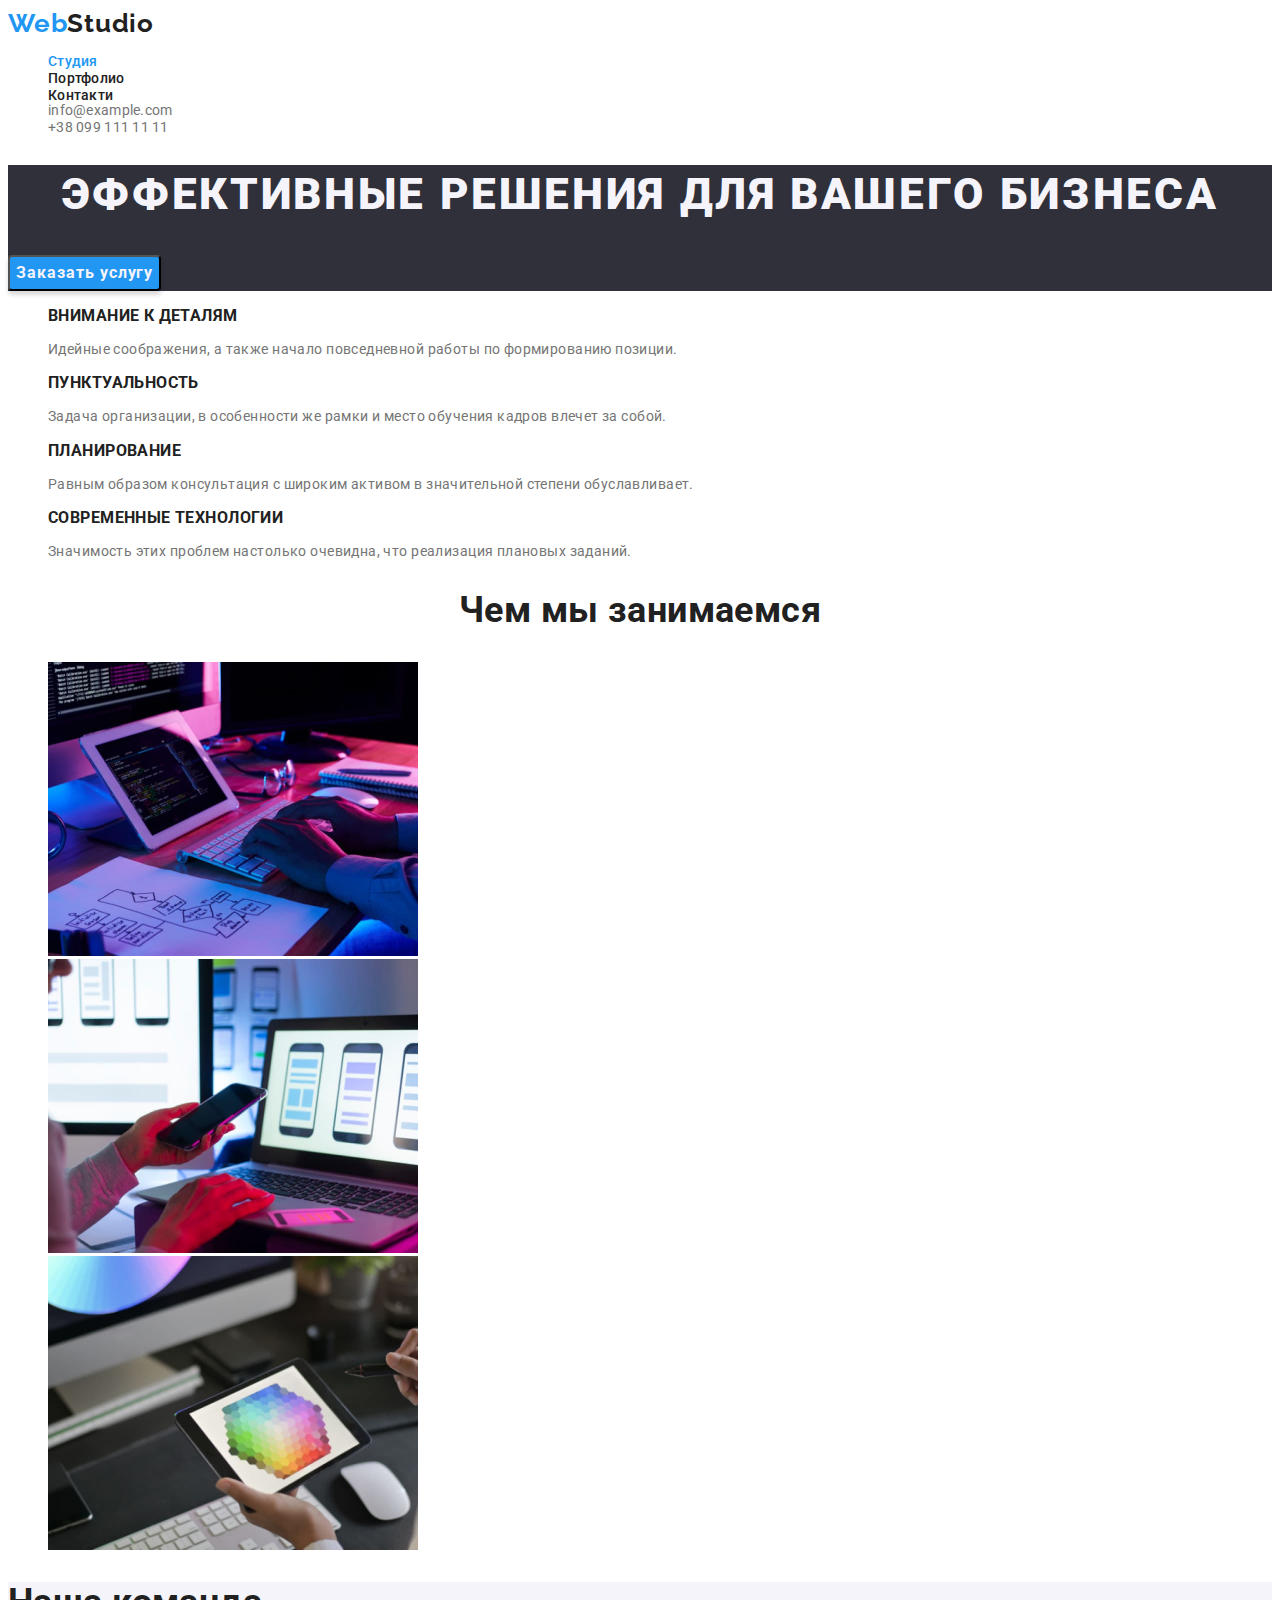
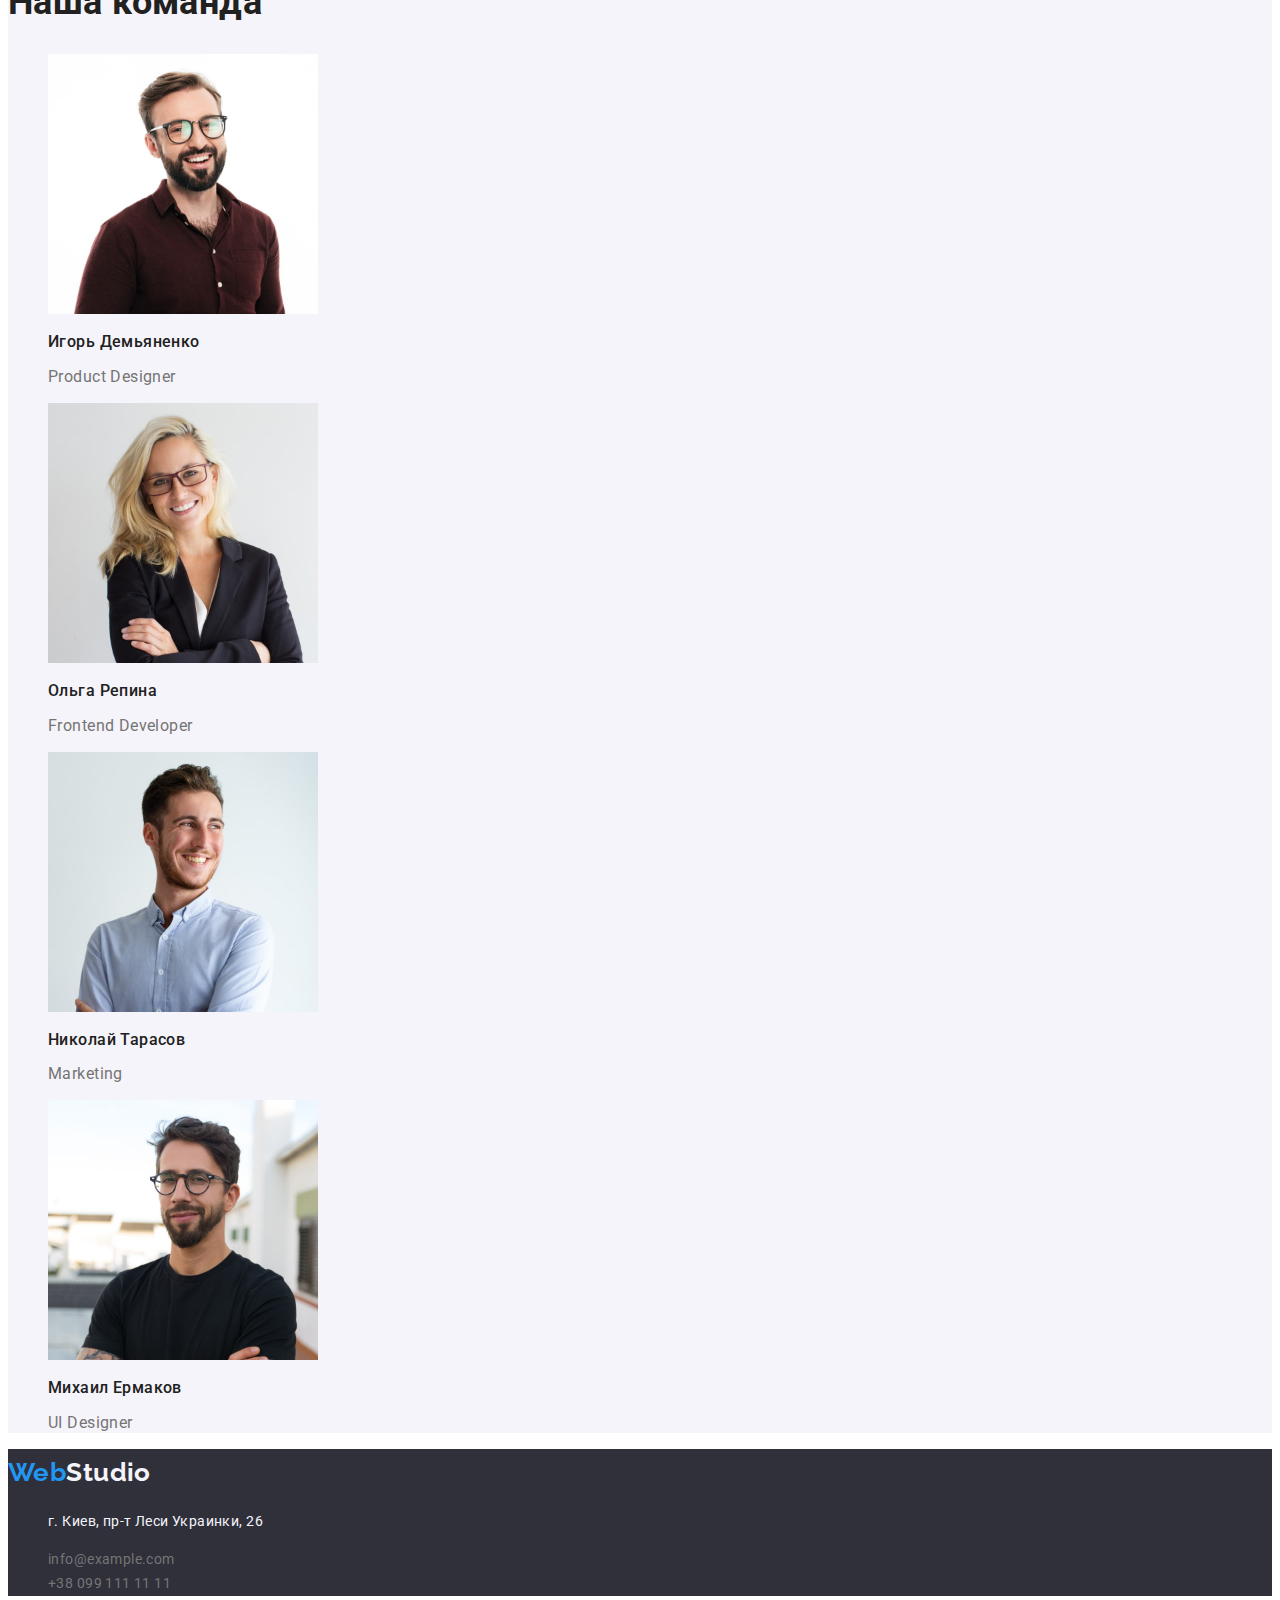
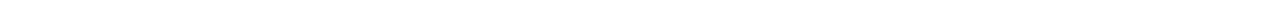
==== index.html @ 45d27a9b "commit" ====
<!DOCTYPE html>
<html lang="ru">
<head>
    <meta charset="UTF-8">
    <meta http-equiv="X-UA-Compatible" content="IE=edge">
    <meta name="viewport" content="width=device-width, initial-scale=1.0">
    <link rel="preconnect" href="https://fonts.googleapis.com">
    <link rel="preconnect" href="https://fonts.gstatic.com" crossorigin>
    <link href="https://fonts.googleapis.com/css2?family=Raleway:wght@700&family=Roboto:wght@400;500;700;900&display=swap" rel="stylesheet">
    <link rel="stylesheet" href="./css/styles.css" />
    <title>WebStudio</title>
</head>
<body>
    <header class="header">
        <nav class="header-nav">
            <a class="header-logo link" href="#">Web<span class="header-logo-s">Studio</span></a>
            <ul class="header-menu list">
                <li><a class="header-item link a current" href="./index.html">Студия</a></li>
                <li><a class="header-item link a" href="./portfolio.html">Портфолио</a></li>
                <li><a class="header-item link a" href="#">Контакти</a></li>
            </ul>
        </nav>
        <ul class="header-cont list">
            <li><a class="header-mail link a" href="mailto:info@example.com">info@example.com</a></li>
            <li><a class="header-tel link" href="tel:+380991111111">+38 099 111 11 11</a></li>
        </ul>
    </header>
    <main>
        <section class="heading">
            <h1 class="main-title">Эффективные решения для вашего бизнеса</h1>
            <button class="main-btn" type="button">Заказать услугу</button>
        </section>
        <section class="benefits">
            <h2 class="visually-hidden">Переваги</h2>
            <ul class="benefits-list list">
                <li class="benefits-item">
                    <h3 class="benefits-item-title">Внимание к деталям</h3>
                    <p class="benefits-item-p">Идейные соображения, а также начало повседневной работы по формированию позиции.</p>
                </li class="benefits-item">
                <li>
                    <h3 class="benefits-item-title">Пунктуальность</h3>
                    <p class="benefits-item-p">Задача организации, в особенности же рамки и место обучения кадров влечет за собой.</p>
                </li class="benefits-item">
                <li>
                    <h3 class="benefits-item-title">Планирование</h3>
                    <p class="benefits-item-p">Равным образом консультация с широким активом в значительной степени обуславливает.</p>
                </li>
                <li class="benefits-item">
                    <h3 class="benefits-item-title">Современные технологии</h3>
                    <p class="benefits-item-p">Значимость этих проблем настолько очевидна, что реализация плановых заданий.</p>
                </li>
            </ul>
        </section>
        <section class="work">
            <h2 class="title-work">Чем мы занимаемся</h2>
            <ul class="work-list list">
                <li class="work-item"><img src="./images/image1.jpg" alt="ноутбук" width="370"></li>
                <li class="work-item"><img src="./images/image2.jpg" alt="ще один ноутбук" width="370"></li>
                <li class="work-item"><img src="./images/image3.jpg" alt="планшет" width="370"></li>
            </ul>
        </section>
        <section class="team">
            <h2 class="team-title">Наша команда</h2>
            <ul class="team-list list">
                <li>
                    <img src="./images/image4.jpg" alt="Игорь Демьяненко" width="270">
                    <h3 class="team-list-item">Игорь Демьяненко</h3>
                    <p class="team-list-text">Product Designer</p>
                </li>
                <li>
                    <img src="./images/image5.jpg" alt="Ольга Репина" width="270">
                    <h3 class="team-list-item">Ольга Репина</h3>
                    <p class="team-list-text">Frontend Developer</p>
                </li>
                <li>
                    <img src="./images/image6.jpg" alt="Николай Тарасов" width="270">
                    <h3 class="team-list-item">Николай Тарасов</h3>
                    <p class="team-list-text">Marketing</p>
                </li>
                <li>
                    <img src="./images/image7.jpg" alt="Михаил Ермаков" width="270">
                    <h3 class="team-list-item">Михаил Ермаков</h3>
                    <p class="team-list-text">UI Designer</p>
                </li>
            </ul>
        </section>
    </main>
    <footer class="footer">
        <a class="footer-logo link" href="#">Web<span class="footer-logo-s">Studio</span></a>
        <address class="address">
            <ul class="address-list list">
                <li><p class="address-item ">г. Киев, пр-т Леси Украинки, 26</p></li>
                <li><a class="address-mail link" href="mailto:info@example.com">info@example.com</a></li>
                <li><a class="address-tel link" href="tel:+380991111111">+38 099 111 11 11</a></li>
            </ul>
        </address>
    </footer>
</body>
</html>
---- css/styles.css ----
:root {
  --general-color: #212121;
  --hover-color: #2196f3;
  --background-color: #f5f4fa;
  --address-color: #757575;
  --main-background-color: #2f303a;
  --main-btn-backgroung-color: #188ce8;
}

body {
  font-family: "Roboto", sans-serif;
  color: var(--general-color);
  font-size: 14px;
  letter-spacing: 0.03em;
}

.link {
  text-decoration: none;
}

.list {
  list-style-type: none;
}

.a {
  text-decoration: none;
  color: var(--general-color);
}

.current {
  color: var(--hover-color);
}

.visually-hidden {
  position: absolute;
  width: 1px;
  height: 1px;
  margin: -1px;
  border: 0;
  padding: 0;

  white-space: nowrap;
  clip-path: inset(100%);
  clip: rect(0 0 0 0);
  overflow: hidden;
}

/* Header */
.header-nav {
  width: 1600px;
  height: 80px;
  left: 0px;
  top: 0px;
}

.header-logo {
  font-family: "Raleway";
  font-style: normal;
  font-weight: 700;
  font-size: 26px;
  line-height: 1.19;
  letter-spacing: 0.03em;
  color: var(--hover-color);
}

.header-logo-s {
  color: var(--general-color);
}

.header-menu .current {
  font-weight: 500;
  line-height: 1.14;
  letter-spacing: 0.02em;
}

.header-item {
  font-weight: 500;
  line-height: 1.14;
  letter-spacing: 0.02em;
}

.header-item:hover,
.header-item:focus {
  color: var(--hover-color);
}

.header-mail {
  line-height: 1.14;
  letter-spacing: 0.02em;
  color: var(--address-color);
}

.header-mail:hover,
.header-mail:focus {
  color: var(--hover-color);
}

.header-tel {
  line-height: 1.14;
  letter-spacing: 0.02em;
  color: var(--address-color);
}

/* main */

.heading {
  background: var(--main-background-color);
}

.main-title {
  font-weight: 900;
  font-size: 44px;
  line-height: 1.36;
  text-align: center;
  letter-spacing: 0.06em;
  text-transform: uppercase;
  color: var(--background-color);
}

.main-btn {
  background: var(--hover-color);
  box-shadow: 0px 4px 4px rgba(0, 0, 0, 0.15);
  border-radius: 4px;
  color: var(--background-color);
  cursor: pointer;
  font-family: inherit;
  font-weight: 700;
  font-size: 16px;
  line-height: 1.87;
  letter-spacing: 0.06em;
}

.main-btn:hover,
.main-btn:focus {
  background-color: var(--main-btn-backgroung-color);
}

/* hero */

.benefits-item-title {
  font-weight: 700;
  line-height: 1.14;
  text-transform: uppercase;
}

.benefits-item-p {
  line-height: 1.14;
  color: var(--address-color);
}

/* Work */

.title-work {
  font-weight: 700;
  font-size: 36px;
  line-height: 1.16;
  text-align: center;
}

/* Team */

.team {
  background: var(--background-color);
}

.team-title {
  font-weight: 700;
  font-size: 36px;
  line-height: 1.16;
}

.team-list-item {
  font-weight: 500;
  font-size: 16px;
  line-height: 1.18;
  color: var(--general-color);
}

.team-list-text {
  font-size: 16px;
  line-height: 1.18;
  color: var(--address-color);
}

/* Footer */

.footer {
  background: var(--main-background-color);
}

.footer-logo {
  font-family: "Raleway";
  font-weight: 700;
  font-size: 26px;
  line-height: 1.82;
  color: var(--hover-color);
}

.footer-logo-s {
  color: var(--background-color);
}

.address-item {
  font-style: normal;
  line-height: 1.71;
  color: var(--background-color);
}

.address-mail {
  font-style: normal;
  line-height: 1.71;
  color: var(--address-color);
}

.address-tel {
  font-style: normal;
  line-height: 1.71;
  color: var(--address-color);
}

/* Portfolio */

.main-btn-item {
  font-family: inherit;
  font-style: normal;
  font-weight: 500;
  font-size: 16px;
  line-height: 1.62;
  text-align: center;
  background: var(--background-color);
  border-radius: 4px;
  cursor: pointer;
}

.main-btn-item:hover {
  background-color: var(--hover-color);
  color: var(--background-color);
}

.main-btn-item:focus {
  background-color: var(--hover-color);
  color: var(--background-color);
}

.port-title {
  font-weight: 700;
  font-size: 18px;
  line-height: 2;
  letter-spacing: 0.06em;
}

.port-text {
  font-weight: 400;
  font-size: 16px;
  line-height: 1.87;
  color: var(--address-color);
}
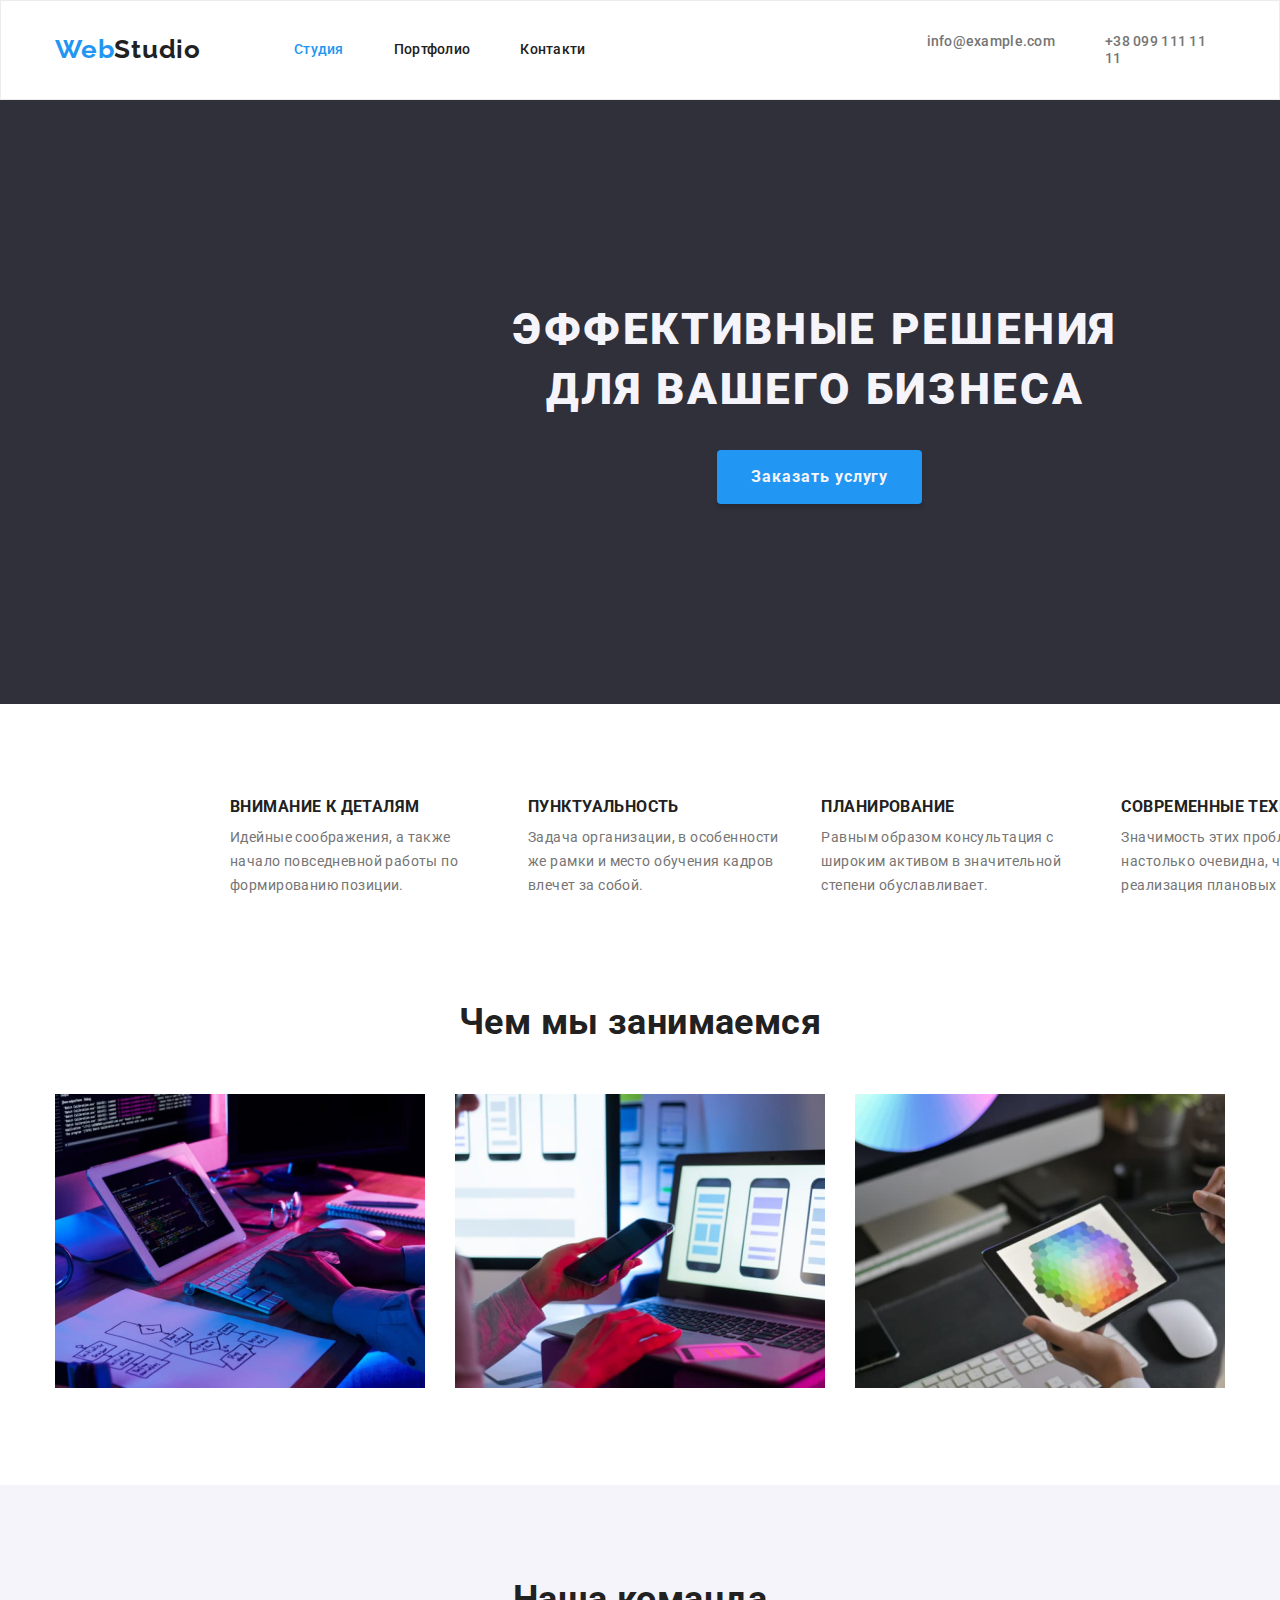
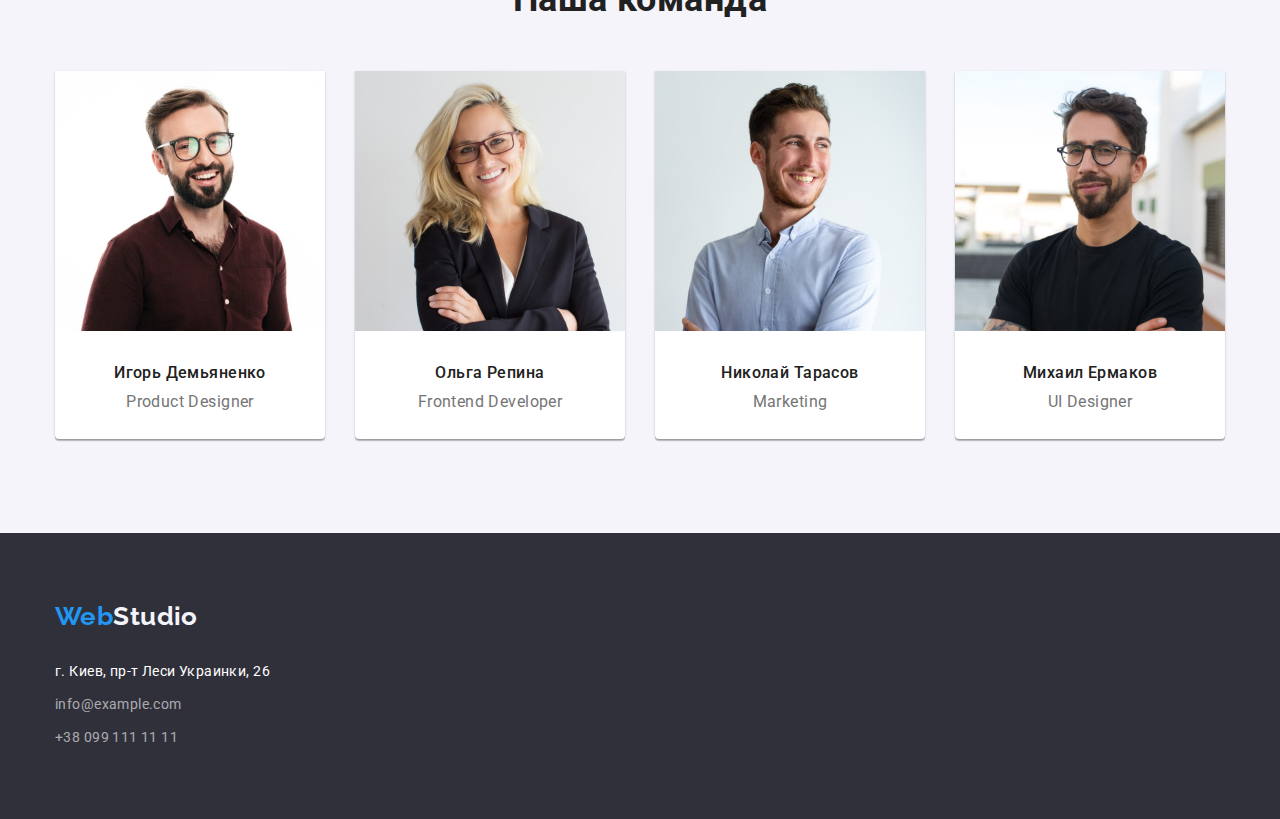
==== commit c2533f8b: "commit" ====
--- a/index.html
+++ b/index.html
@@ -1,19 +1,24 @@
 <!DOCTYPE html>
 <html lang="ru">
-<head>
-    <meta charset="UTF-8">
-    <meta http-equiv="X-UA-Compatible" content="IE=edge">
-    <meta name="viewport" content="width=device-width, initial-scale=1.0">
-    <link rel="preconnect" href="https://fonts.googleapis.com">
-    <link rel="preconnect" href="https://fonts.gstatic.com" crossorigin>
-    <link href="https://fonts.googleapis.com/css2?family=Raleway:wght@700&family=Roboto:wght@400;500;700;900&display=swap" rel="stylesheet">
+  <head>
+    <meta charset="UTF-8" />
+    <meta http-equiv="X-UA-Compatible" content="IE=edge" />
+    <meta name="viewport" content="width=device-width, initial-scale=1.0" />
+    <link rel="stylesheet" href="./css/modern-normalize.css" />
+    <link rel="preconnect" href="https://fonts.googleapis.com" />
+    <link rel="preconnect" href="https://fonts.gstatic.com" crossorigin />
+    <link
+      href="https://fonts.googleapis.com/css2?family=Raleway:wght@700&family=Roboto:wght@400;500;700;900&display=swap"
+      rel="stylesheet"
+    />
     <link rel="stylesheet" href="./css/styles.css" />
     <title>WebStudio</title>
-</head>
-<body>
+  </head>
+  <body>
     <header class="header">
+      <div class="container">
+        <a class="header-logo link" href="./index.html">Web<span class="header-logo-s">Studio</span></a>
         <nav class="header-nav">
-            <a class="header-logo link" href="#">Web<span class="header-logo-s">Studio</span></a>
             <ul class="header-menu list">
                 <li><a class="header-item link a current" href="./index.html">Студия</a></li>
                 <li><a class="header-item link a" href="./portfolio.html">Портфолио</a></li>
@@ -24,76 +29,111 @@
             <li><a class="header-mail link a" href="mailto:info@example.com">info@example.com</a></li>
             <li><a class="header-tel link" href="tel:+380991111111">+38 099 111 11 11</a></li>
         </ul>
+      </div>
     </header>
     <main>
-        <section class="heading">
-            <h1 class="main-title">Эффективные решения для вашего бизнеса</h1>
-            <button class="main-btn" type="button">Заказать услугу</button>
-        </section>
-        <section class="benefits">
-            <h2 class="visually-hidden">Переваги</h2>
-            <ul class="benefits-list list">
-                <li class="benefits-item">
-                    <h3 class="benefits-item-title">Внимание к деталям</h3>
-                    <p class="benefits-item-p">Идейные соображения, а также начало повседневной работы по формированию позиции.</p>
-                </li class="benefits-item">
-                <li>
-                    <h3 class="benefits-item-title">Пунктуальность</h3>
-                    <p class="benefits-item-p">Задача организации, в особенности же рамки и место обучения кадров влечет за собой.</p>
-                </li class="benefits-item">
-                <li>
-                    <h3 class="benefits-item-title">Планирование</h3>
-                    <p class="benefits-item-p">Равным образом консультация с широким активом в значительной степени обуславливает.</p>
-                </li>
-                <li class="benefits-item">
-                    <h3 class="benefits-item-title">Современные технологии</h3>
-                    <p class="benefits-item-p">Значимость этих проблем настолько очевидна, что реализация плановых заданий.</p>
-                </li>
-            </ul>
-        </section>
-        <section class="work">
-            <h2 class="title-work">Чем мы занимаемся</h2>
-            <ul class="work-list list">
-                <li class="work-item"><img src="./images/image1.jpg" alt="ноутбук" width="370"></li>
-                <li class="work-item"><img src="./images/image2.jpg" alt="ще один ноутбук" width="370"></li>
-                <li class="work-item"><img src="./images/image3.jpg" alt="планшет" width="370"></li>
-            </ul>
-        </section>
-        <section class="team">
-            <h2 class="team-title">Наша команда</h2>
-            <ul class="team-list list">
-                <li>
-                    <img src="./images/image4.jpg" alt="Игорь Демьяненко" width="270">
-                    <h3 class="team-list-item">Игорь Демьяненко</h3>
-                    <p class="team-list-text">Product Designer</p>
-                </li>
-                <li>
-                    <img src="./images/image5.jpg" alt="Ольга Репина" width="270">
-                    <h3 class="team-list-item">Ольга Репина</h3>
-                    <p class="team-list-text">Frontend Developer</p>
-                </li>
-                <li>
-                    <img src="./images/image6.jpg" alt="Николай Тарасов" width="270">
-                    <h3 class="team-list-item">Николай Тарасов</h3>
-                    <p class="team-list-text">Marketing</p>
-                </li>
-                <li>
-                    <img src="./images/image7.jpg" alt="Михаил Ермаков" width="270">
-                    <h3 class="team-list-item">Михаил Ермаков</h3>
-                    <p class="team-list-text">UI Designer</p>
-                </li>
-            </ul>
-        </section>
+      <section class="hero">
+        <div class="container">
+          <h1 class="hero-title">Эффективные решения для вашего бизнеса</h1>
+          <button class="hero-btn" type="button">Заказать услугу</button>
+        </div>
+      </section>
+      <section class="benefits">
+        <div class="container">
+          <h2 class="visually-hidden">Переваги</h2>
+          <ul class="benefits-list list">
+            <li class="benefits-item">
+              <h3 class="benefits-item-title">Внимание к деталям</h3>
+              <p class="benefits-item-p">
+                Идейные соображения, а также начало повседневной работы по
+                формированию позиции.
+              </p>
+            </li>
+            <li class="benefits-item">
+              <h3 class="benefits-item-title">Пунктуальность</h3>
+              <p class="benefits-item-p">
+                Задача организации, в особенности же рамки и место обучения
+                кадров влечет за собой.
+              </p>
+            </li>
+            <li class="benefits-item">
+              <h3 class="benefits-item-title">Планирование</h3>
+              <p class="benefits-item-p">
+                Равным образом консультация с широким активом в значительной
+                степени обуславливает.
+              </p>
+            </li>
+            <li class="benefits-item">
+              <h3 class="benefits-item-title">Современные технологии</h3>
+              <p class="benefits-item-p">
+                Значимость этих проблем настолько очевидна, что реализация
+                плановых заданий.
+              </p>
+            </li>
+          </ul>
+        </div>
+      </section>
+      <section class="work">
+        <div class="container">
+          <h2 class="title-work">Чем мы занимаемся</h2>
+          <ul class="work-list list">
+            <li class="work-item">
+              <img src="./images/image1.jpg" alt="ноутбук" width="370" />
+            </li>
+            <li class="work-item">
+              <img src="./images/image2.jpg" alt="ще один ноутбук" width="370"/>
+            </li>
+            <li class="work-item">
+              <img src="./images/image3.jpg" alt="планшет" width="370" />
+            </li>
+          </ul>
+        </div>
+      </section>
+      <section class="team">
+        <div class="container">
+          <h2 class="team-title">Наша команда</h2>
+          <ul class="team-list list">
+            <li class="team-list-item">
+              <img src="./images/image4.jpg" alt="Игорь Демьяненко" width="270"/>
+              <h3 class="team-list-title">Игорь Демьяненко</h3>
+              <p class="team-list-text">Product Designer</p>
+            </li>
+            <li class="team-list-item">
+              <img src="./images/image5.jpg" alt="Ольга Репина" width="270"/>
+              <h3 class="team-list-title">Ольга Репина</h3>
+              <p class="team-list-text">Frontend Developer</p>
+            </li>
+            <li class="team-list-item">
+              <img src="./images/image6.jpg" alt="Николай Тарасов" width="270"/>
+              <h3 class="team-list-title">Николай Тарасов</h3>
+              <p class="team-list-text">Marketing</p>
+            </li>
+            <li class="team-list-item">
+              <img src="./images/image7.jpg" alt="Михаил Ермаков" width="270"/>
+              <h3 class="team-list-title">Михаил Ермаков</h3>
+              <p class="team-list-text">UI Designer</p>
+            </li>
+          </ul>
+        </div>
+      </section>
     </main>
     <footer class="footer">
+      <div class="container">
         <a class="footer-logo link" href="#">Web<span class="footer-logo-s">Studio</span></a>
         <address class="address">
-            <ul class="address-list list">
-                <li><p class="address-item ">г. Киев, пр-т Леси Украинки, 26</p></li>
-                <li><a class="address-mail link" href="mailto:info@example.com">info@example.com</a></li>
-                <li><a class="address-tel link" href="tel:+380991111111">+38 099 111 11 11</a></li>
-            </ul>
+          <ul class="address-list list">
+            <li class="address-item">
+                <p class="address-real">г. Киев, пр-т Леси Украинки, 26</p>
+            </li>
+            <li class="address-item">
+              <a class="address-mail link" href="mailto:info@example.com">info@example.com</a>
+            </li>
+            <li class="address-item">
+              <a class="address-tel link" href="tel:+380991111111">+38 099 111 11 11</a>
+            </li>
+          </ul>
         </address>
+      </div>
     </footer>
-</body>
-</html>+  </body>
+</html>
--- a/css/styles.css
+++ b/css/styles.css
@@ -1,10 +1,12 @@
 :root {
   --general-color: #212121;
+  --work-color: #ffffff;
   --hover-color: #2196f3;
   --background-color: #f5f4fa;
   --address-color: #757575;
   --main-background-color: #2f303a;
   --main-btn-backgroung-color: #188ce8;
+  --typical-margin: 30px;
 }
 
 body {
@@ -12,6 +14,29 @@
   color: var(--general-color);
   font-size: 14px;
   letter-spacing: 0.03em;
+}
+
+p,
+h1,
+h2,
+h3,
+h4,
+h5,
+h6 {
+  margin: 0;
+}
+
+ul,
+ol {
+  margin: 0;
+  padding-left: 0;
+}
+
+.container {
+  width: 1200px;
+  padding-left: 15px;
+  padding-right: 15px;
+  margin: 0 auto;
 }
 
 .link {
@@ -46,11 +71,19 @@
 }
 
 /* Header */
-.header-nav {
-  width: 1600px;
-  height: 80px;
-  left: 0px;
-  top: 0px;
+
+.header {
+  padding: 32px 0 32px 0;
+  border: 1px solid #ececec;
+}
+
+.header .container {
+  display: flex;
+  align-items: center;
+}
+
+.header-menu {
+  display: flex;
 }
 
 .header-logo {
@@ -67,16 +100,18 @@
   color: var(--general-color);
 }
 
-.header-menu .current {
+.header-menu {
   font-weight: 500;
   line-height: 1.14;
   letter-spacing: 0.02em;
+  margin-left: 93px;
 }
 
 .header-item {
   font-weight: 500;
   line-height: 1.14;
   letter-spacing: 0.02em;
+  padding: 0 50px 0 0;
 }
 
 .header-item:hover,
@@ -85,9 +120,11 @@
 }
 
 .header-mail {
+  font-weight: 500;
   line-height: 1.14;
   letter-spacing: 0.02em;
   color: var(--address-color);
+  padding-right: 50px;
 }
 
 .header-mail:hover,
@@ -96,28 +133,38 @@
 }
 
 .header-tel {
+  font-weight: 500;
   line-height: 1.14;
   letter-spacing: 0.02em;
   color: var(--address-color);
 }
 
-/* main */
-
-.heading {
+.header-cont {
+  display: flex;
+  margin-left: 291px;
+}
+
+/* hero */
+
+.hero {
   background: var(--main-background-color);
-}
-
-.main-title {
+  padding: 200px 0px 200px 452px;
+}
+
+.hero-title {
   font-weight: 900;
   font-size: 44px;
   line-height: 1.36;
-  text-align: center;
   letter-spacing: 0.06em;
+  color: var(--background-color);
+  width: 696px;
+  height: 120px;
+  text-align: center;
   text-transform: uppercase;
-  color: var(--background-color);
-}
-
-.main-btn {
+  margin-bottom: var(--typical-margin);
+}
+
+.hero-btn {
   background: var(--hover-color);
   box-shadow: 0px 4px 4px rgba(0, 0, 0, 0.15);
   border-radius: 4px;
@@ -128,24 +175,46 @@
   font-size: 16px;
   line-height: 1.87;
   letter-spacing: 0.06em;
-}
-
-.main-btn:hover,
-.main-btn:focus {
+  box-shadow: 0px 4px 4px rgba(0, 0, 0, 0.15);
+  border-radius: 4px;
+  padding: 10px 32px;
+  margin: 0 250px 0;
+  border-color: transparent;
+}
+
+.hero-btn:hover,
+.hero-btn:focus {
   background-color: var(--main-btn-backgroung-color);
 }
 
-/* hero */
+/* benefits */
+
+.benefits {
+  padding: 94px 215px;
+}
+
+.benefits-item {
+  margin-bottom: 10px;
+  margin-right: var(--typical-margin);
+  max-width: 270px;
+}
+
+.benefits-list {
+  display: flex;
+}
 
 .benefits-item-title {
+  color: var(--general-color);
   font-weight: 700;
   line-height: 1.14;
   text-transform: uppercase;
+  margin-bottom: 10px;
 }
 
 .benefits-item-p {
-  line-height: 1.14;
-  color: var(--address-color);
+  line-height: 1.71;
+  color: var(--address-color);
+  margin-bottom: 94px 0 94px;
 }
 
 /* Work */
@@ -155,6 +224,16 @@
   font-size: 36px;
   line-height: 1.16;
   text-align: center;
+  margin-bottom: 50px;
+}
+
+.work-list {
+  display: flex;
+}
+
+.work-item {
+  margin-right: var(--typical-margin);
+  margin-bottom: 94px;
 }
 
 /* Team */
@@ -167,25 +246,47 @@
   font-weight: 700;
   font-size: 36px;
   line-height: 1.16;
+  padding: 94px 0 50px 0;
+  text-align: center;
+}
+
+.team-list {
+  display: flex;
 }
 
 .team-list-item {
+  width: 270px;
+  height: 368px;
+  background-color: var(--work-color);
+  box-shadow: 0px 1px 3px rgba(0, 0, 0, 0.12), 0px 1px 1px rgba(0, 0, 0, 0.14),
+    0px 2px 1px rgba(0, 0, 0, 0.2);
+  border-radius: 0px 0px 4px 4px;
+  margin-bottom: 94px;
+  margin-right: var(--typical-margin);
+}
+
+.team-list-title {
   font-weight: 500;
   font-size: 16px;
   line-height: 1.18;
   color: var(--general-color);
+  margin: 30px 0 10px 0;
+  text-align: center;
 }
 
 .team-list-text {
   font-size: 16px;
   line-height: 1.18;
   color: var(--address-color);
+  margin: 0 30px;
+  text-align: center;
 }
 
 /* Footer */
 
 .footer {
   background: var(--main-background-color);
+  padding: 60px 0 60px 0;
 }
 
 .footer-logo {
@@ -200,53 +301,85 @@
   color: var(--background-color);
 }
 
+.address {
+  margin-top: 20px;
+}
+
 .address-item {
+  margin-bottom: 9px;
+}
+
+.address-real {
   font-style: normal;
   line-height: 1.71;
-  color: var(--background-color);
+  color: var(--work-color);
 }
 
 .address-mail {
   font-style: normal;
   line-height: 1.71;
-  color: var(--address-color);
+  color: rgba(255, 255, 255, 0.6);
 }
 
 .address-tel {
   font-style: normal;
   line-height: 1.71;
-  color: var(--address-color);
+  color: rgba(255, 255, 255, 0.6);
 }
 
 /* Portfolio */
+
+.main-btn-list {
+  display: flex;
+  justify-content: center;
+  margin: 94px 0 50px 0;
+}
 
 .main-btn-item {
   font-family: inherit;
   font-style: normal;
   font-weight: 500;
   font-size: 16px;
-  line-height: 1.62;
+  line-height: 1.8;
   text-align: center;
   background: var(--background-color);
+  cursor: pointer;
+  padding: 6px 22px;
   border-radius: 4px;
-  cursor: pointer;
-}
-
-.main-btn-item:hover {
-  background-color: var(--hover-color);
-  color: var(--background-color);
-}
-
+  margin-right: 8px;
+  border-color: transparent;
+}
+
+.current-port {
+  background: var(--hover-color);
+  color: var(--work-color);
+}
+
+.main-btn-item:hover,
 .main-btn-item:focus {
   background-color: var(--hover-color);
   color: var(--background-color);
 }
 
+.port-list {
+  display: flex;
+  flex-wrap: wrap;
+  margin-right: -40px;
+  margin-bottom: 94px;
+}
+
+.port-item {
+  margin: 0 30px 30px 0;
+  border: 1px solid #eeeeee;
+  box-sizing: border-box;
+}
+
 .port-title {
   font-weight: 700;
   font-size: 18px;
   line-height: 2;
   letter-spacing: 0.06em;
+  padding: 20px 0 4px 24px;
 }
 
 .port-text {
@@ -254,4 +387,6 @@
   font-size: 16px;
   line-height: 1.87;
   color: var(--address-color);
-}
+  padding-left: 24px;
+  padding-bottom: 20px;
+}
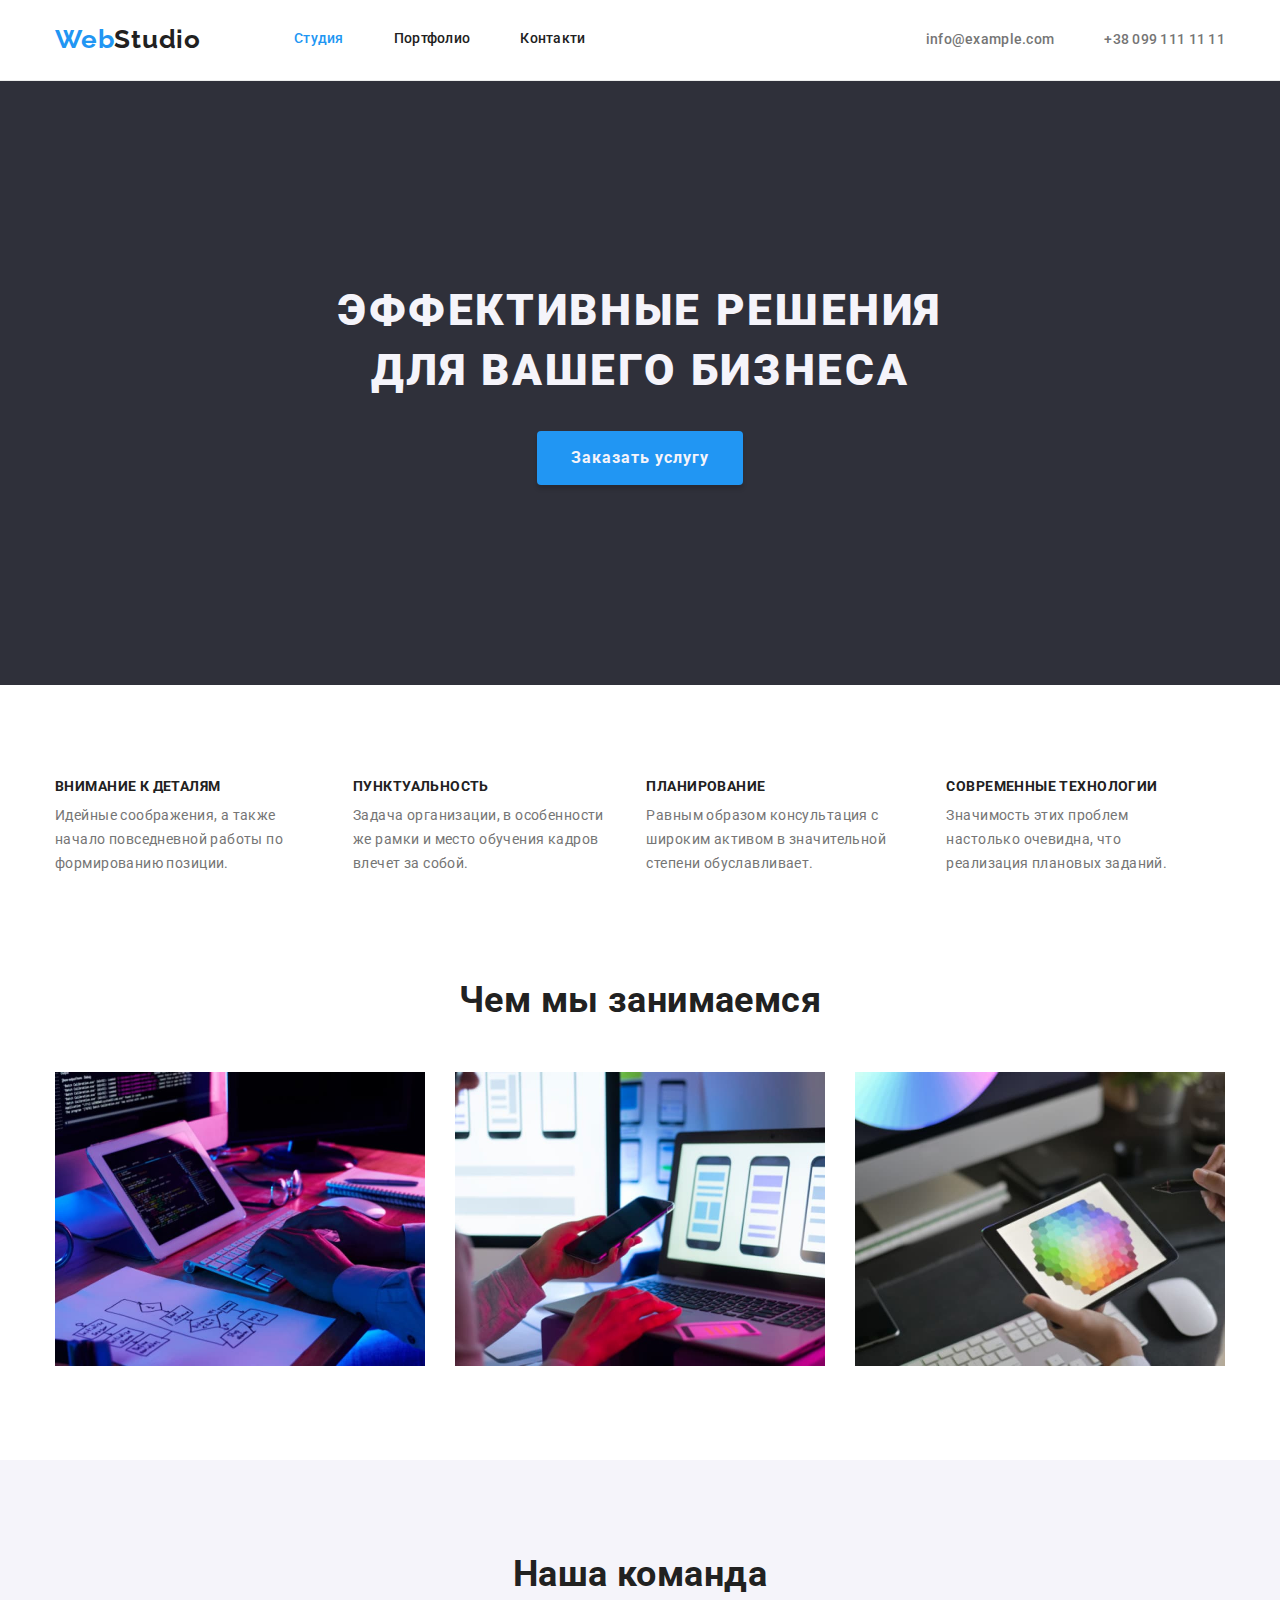
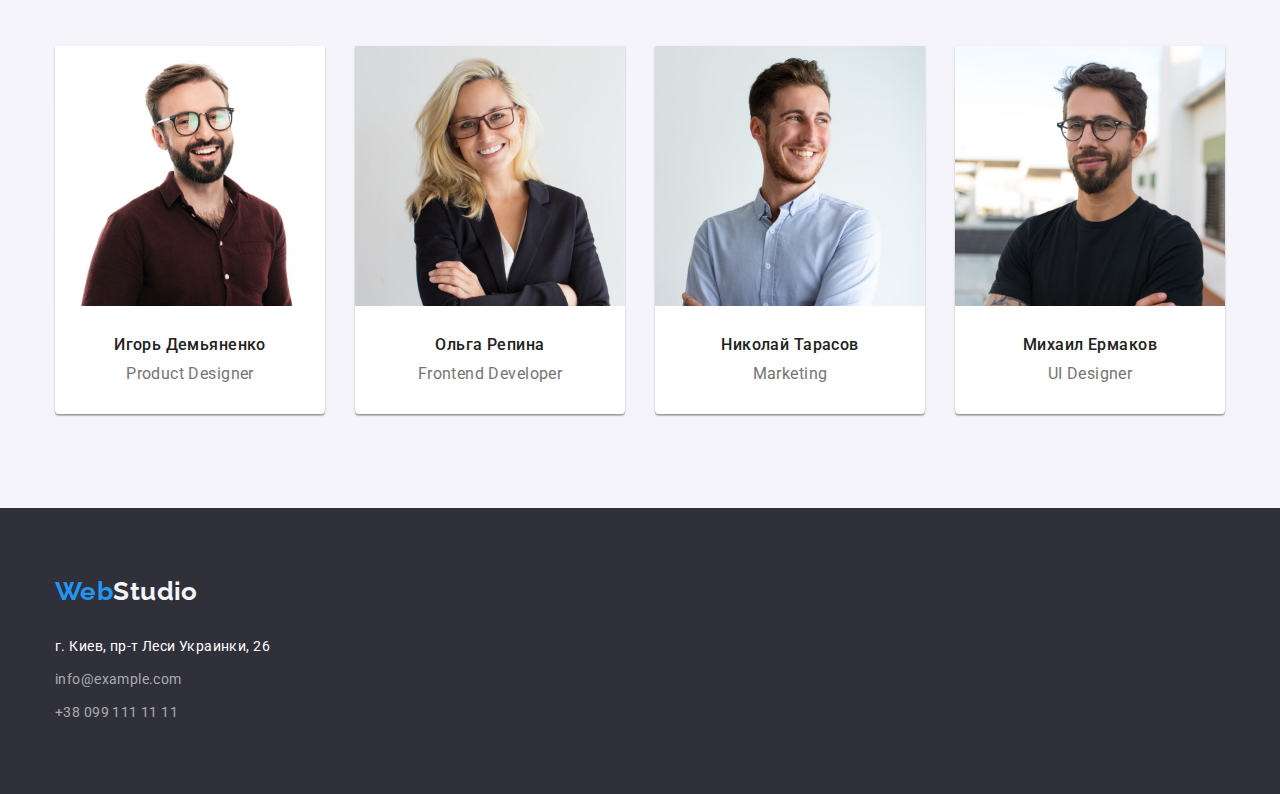
==== commit aad043f4: "commit" ====
--- a/index.html
+++ b/index.html
@@ -32,13 +32,13 @@
       </div>
     </header>
     <main>
-      <section class="hero">
+      <section class="hero hero-sec">
         <div class="container">
           <h1 class="hero-title">Эффективные решения для вашего бизнеса</h1>
           <button class="hero-btn" type="button">Заказать услугу</button>
         </div>
       </section>
-      <section class="benefits">
+      <section class="hero">
         <div class="container">
           <h2 class="visually-hidden">Переваги</h2>
           <ul class="benefits-list list">
@@ -73,7 +73,7 @@
           </ul>
         </div>
       </section>
-      <section class="work">
+      <section class="hero hero-three">
         <div class="container">
           <h2 class="title-work">Чем мы занимаемся</h2>
           <ul class="work-list list">
@@ -89,29 +89,37 @@
           </ul>
         </div>
       </section>
-      <section class="team">
+      <section class="hero team">
         <div class="container">
           <h2 class="team-title">Наша команда</h2>
           <ul class="team-list list">
             <li class="team-list-item">
               <img src="./images/image4.jpg" alt="Игорь Демьяненко" width="270"/>
-              <h3 class="team-list-title">Игорь Демьяненко</h3>
-              <p class="team-list-text">Product Designer</p>
+              <div class="team-list-div">
+                <h3 class="team-list-title">Игорь Демьяненко</h3>
+                <p class="team-list-text">Product Designer</p>
+              </div>
             </li>
             <li class="team-list-item">
               <img src="./images/image5.jpg" alt="Ольга Репина" width="270"/>
-              <h3 class="team-list-title">Ольга Репина</h3>
-              <p class="team-list-text">Frontend Developer</p>
+              <div class="team-list-div">
+                <h3 class="team-list-title">Ольга Репина</h3>
+                <p class="team-list-text">Frontend Developer</p>
+            </div>
             </li>
             <li class="team-list-item">
               <img src="./images/image6.jpg" alt="Николай Тарасов" width="270"/>
-              <h3 class="team-list-title">Николай Тарасов</h3>
-              <p class="team-list-text">Marketing</p>
+              <div class="team-list-div">
+                <h3 class="team-list-title">Николай Тарасов</h3>
+                <p class="team-list-text">Marketing</p>
+            </div>
             </li>
             <li class="team-list-item">
               <img src="./images/image7.jpg" alt="Михаил Ермаков" width="270"/>
-              <h3 class="team-list-title">Михаил Ермаков</h3>
-              <p class="team-list-text">UI Designer</p>
+              <div class="team-list-div">
+                <h3 class="team-list-title">Михаил Ермаков</h3>
+                <p class="team-list-text">UI Designer</p>
+            </div>
             </li>
           </ul>
         </div>
--- a/css/styles.css
+++ b/css/styles.css
@@ -16,6 +16,10 @@
   letter-spacing: 0.03em;
 }
 
+img {
+  display: block;
+}
+
 p,
 h1,
 h2,
@@ -63,7 +67,6 @@
   margin: -1px;
   border: 0;
   padding: 0;
-
   white-space: nowrap;
   clip-path: inset(100%);
   clip: rect(0 0 0 0);
@@ -73,8 +76,8 @@
 /* Header */
 
 .header {
-  padding: 32px 0 32px 0;
-  border: 1px solid #ececec;
+  padding: 24px 0 25px 0;
+  border-bottom: 1px solid #ececec;
 }
 
 .header .container {
@@ -100,11 +103,14 @@
   color: var(--general-color);
 }
 
+.header-nav {
+  margin-left: 93px;
+}
+
 .header-menu {
   font-weight: 500;
   line-height: 1.14;
   letter-spacing: 0.02em;
-  margin-left: 93px;
 }
 
 .header-item {
@@ -141,14 +147,25 @@
 
 .header-cont {
   display: flex;
-  margin-left: 291px;
+  margin-left: auto;
 }
 
 /* hero */
 
 .hero {
-  background: var(--main-background-color);
-  padding: 200px 0px 200px 452px;
+  background: var(--work-color);
+  padding-top: 94px;
+  padding-bottom: 94px;
+}
+
+.hero-sec {
+  background-color: var(--main-background-color);
+  padding: 200px 0px 200px 0px;
+  text-align: center;
+}
+
+.hero-three {
+  padding-top: 0;
 }
 
 .hero-title {
@@ -158,10 +175,9 @@
   letter-spacing: 0.06em;
   color: var(--background-color);
   width: 696px;
-  height: 120px;
   text-align: center;
   text-transform: uppercase;
-  margin-bottom: var(--typical-margin);
+  margin: 0 auto;
 }
 
 .hero-btn {
@@ -178,8 +194,8 @@
   box-shadow: 0px 4px 4px rgba(0, 0, 0, 0.15);
   border-radius: 4px;
   padding: 10px 32px;
-  margin: 0 250px 0;
   border-color: transparent;
+  margin-top: var(--typical-margin);
 }
 
 .hero-btn:hover,
@@ -190,7 +206,7 @@
 /* benefits */
 
 .benefits {
-  padding: 94px 215px;
+  padding: 94px 0;
 }
 
 .benefits-item {
@@ -206,6 +222,7 @@
 .benefits-item-title {
   color: var(--general-color);
   font-weight: 700;
+  font-size: 14px;
   line-height: 1.14;
   text-transform: uppercase;
   margin-bottom: 10px;
@@ -233,30 +250,37 @@
 
 .work-item {
   margin-right: var(--typical-margin);
-  margin-bottom: 94px;
+}
+
+.work-item:last-child {
+  margin-right: 0;
 }
 
 /* Team */
 
 .team {
   background: var(--background-color);
+  padding-bottom: 0;
 }
 
 .team-title {
   font-weight: 700;
   font-size: 36px;
   line-height: 1.16;
-  padding: 94px 0 50px 0;
+  margin-bottom: 50px;
   text-align: center;
 }
 
 .team-list {
   display: flex;
+}
+
+.team-list-div {
+  padding-bottom: 30px;
 }
 
 .team-list-item {
   width: 270px;
-  height: 368px;
   background-color: var(--work-color);
   box-shadow: 0px 1px 3px rgba(0, 0, 0, 0.12), 0px 1px 1px rgba(0, 0, 0, 0.14),
     0px 2px 1px rgba(0, 0, 0, 0.2);
@@ -265,6 +289,10 @@
   margin-right: var(--typical-margin);
 }
 
+.team-list-item:last-child {
+  margin-right: 0;
+}
+
 .team-list-title {
   font-weight: 500;
   font-size: 16px;
@@ -332,10 +360,10 @@
 .main-btn-list {
   display: flex;
   justify-content: center;
-  margin: 94px 0 50px 0;
-}
-
-.main-btn-item {
+
+}
+
+.main-btn {
   font-family: inherit;
   font-style: normal;
   font-weight: 500;
@@ -346,8 +374,18 @@
   cursor: pointer;
   padding: 6px 22px;
   border-radius: 4px;
+
+  border-color: transparent;
+}
+
+.main-btn-list:last-child {
+  margin: 0;
+}
+
+.main-btn-item {
+  padding-top: 94px;
+  padding-bottom: 34px;
   margin-right: 8px;
-  border-color: transparent;
 }
 
 .current-port {
@@ -355,23 +393,39 @@
   color: var(--work-color);
 }
 
-.main-btn-item:hover,
-.main-btn-item:focus {
+.main-btn:hover,
+.main-btn:focus {
   background-color: var(--hover-color);
   color: var(--background-color);
 }
 
+.port-sec{
+  margin-bottom: 94px;
+}
+
 .port-list {
   display: flex;
   flex-wrap: wrap;
-  margin-right: -40px;
-  margin-bottom: 94px;
+  margin-left: -30px;
+  margin-top: -30px;
+}
+
+.port-list:nth-child(3n) {
+  margin-right: 0;
+}
+
+.port-div {
+  padding-top: 20px;
+  padding-left: 24px;
+  padding-bottom: 20px;
+  border: 1px solid #eeeeee;
+  border-top: 0;
 }
 
 .port-item {
-  margin: 0 30px 30px 0;
-  border: 1px solid #eeeeee;
-  box-sizing: border-box;
+  flex-basis: calc((100% - 90px) / 3);
+  margin-left: 30px;
+  margin-top: 30px;
 }
 
 .port-title {
@@ -379,7 +433,7 @@
   font-size: 18px;
   line-height: 2;
   letter-spacing: 0.06em;
-  padding: 20px 0 4px 24px;
+  margin-bottom: 4px;
 }
 
 .port-text {
@@ -387,6 +441,3 @@
   font-size: 16px;
   line-height: 1.87;
   color: var(--address-color);
-  padding-left: 24px;
-  padding-bottom: 20px;
-}
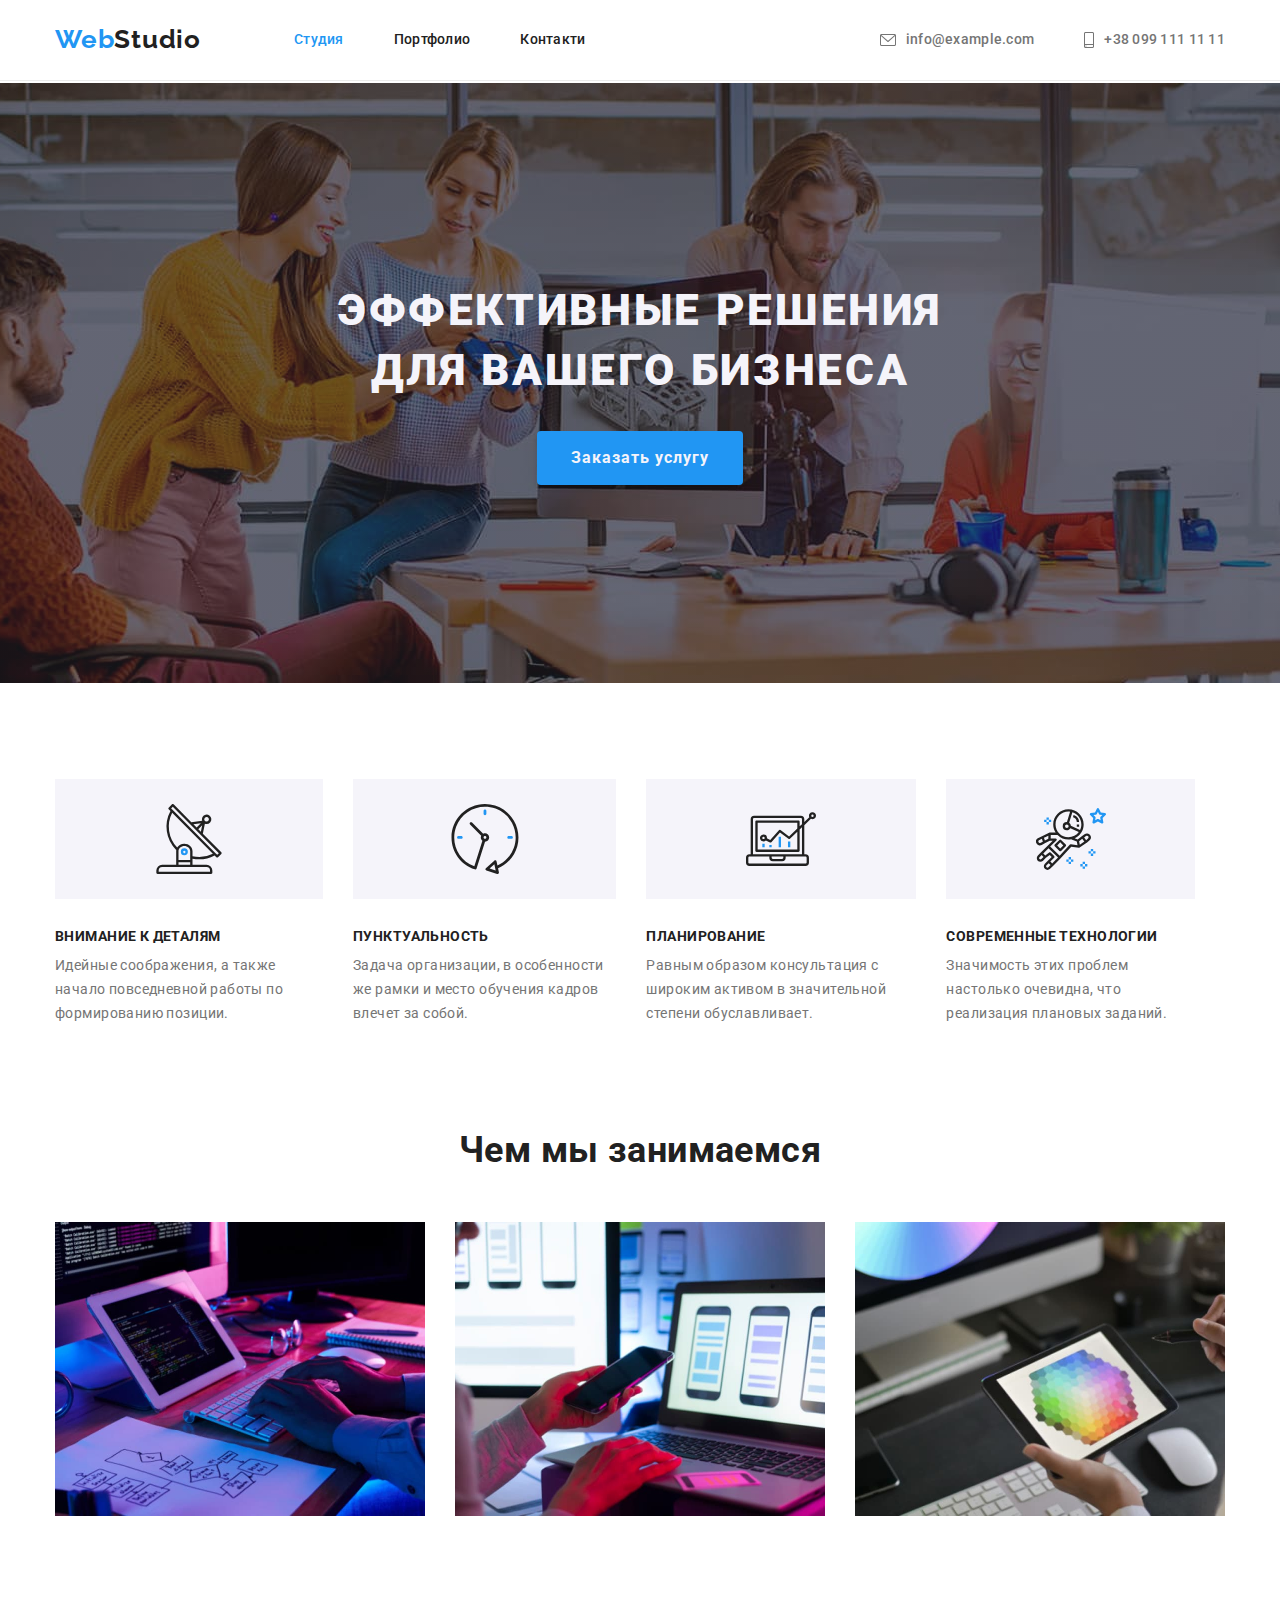
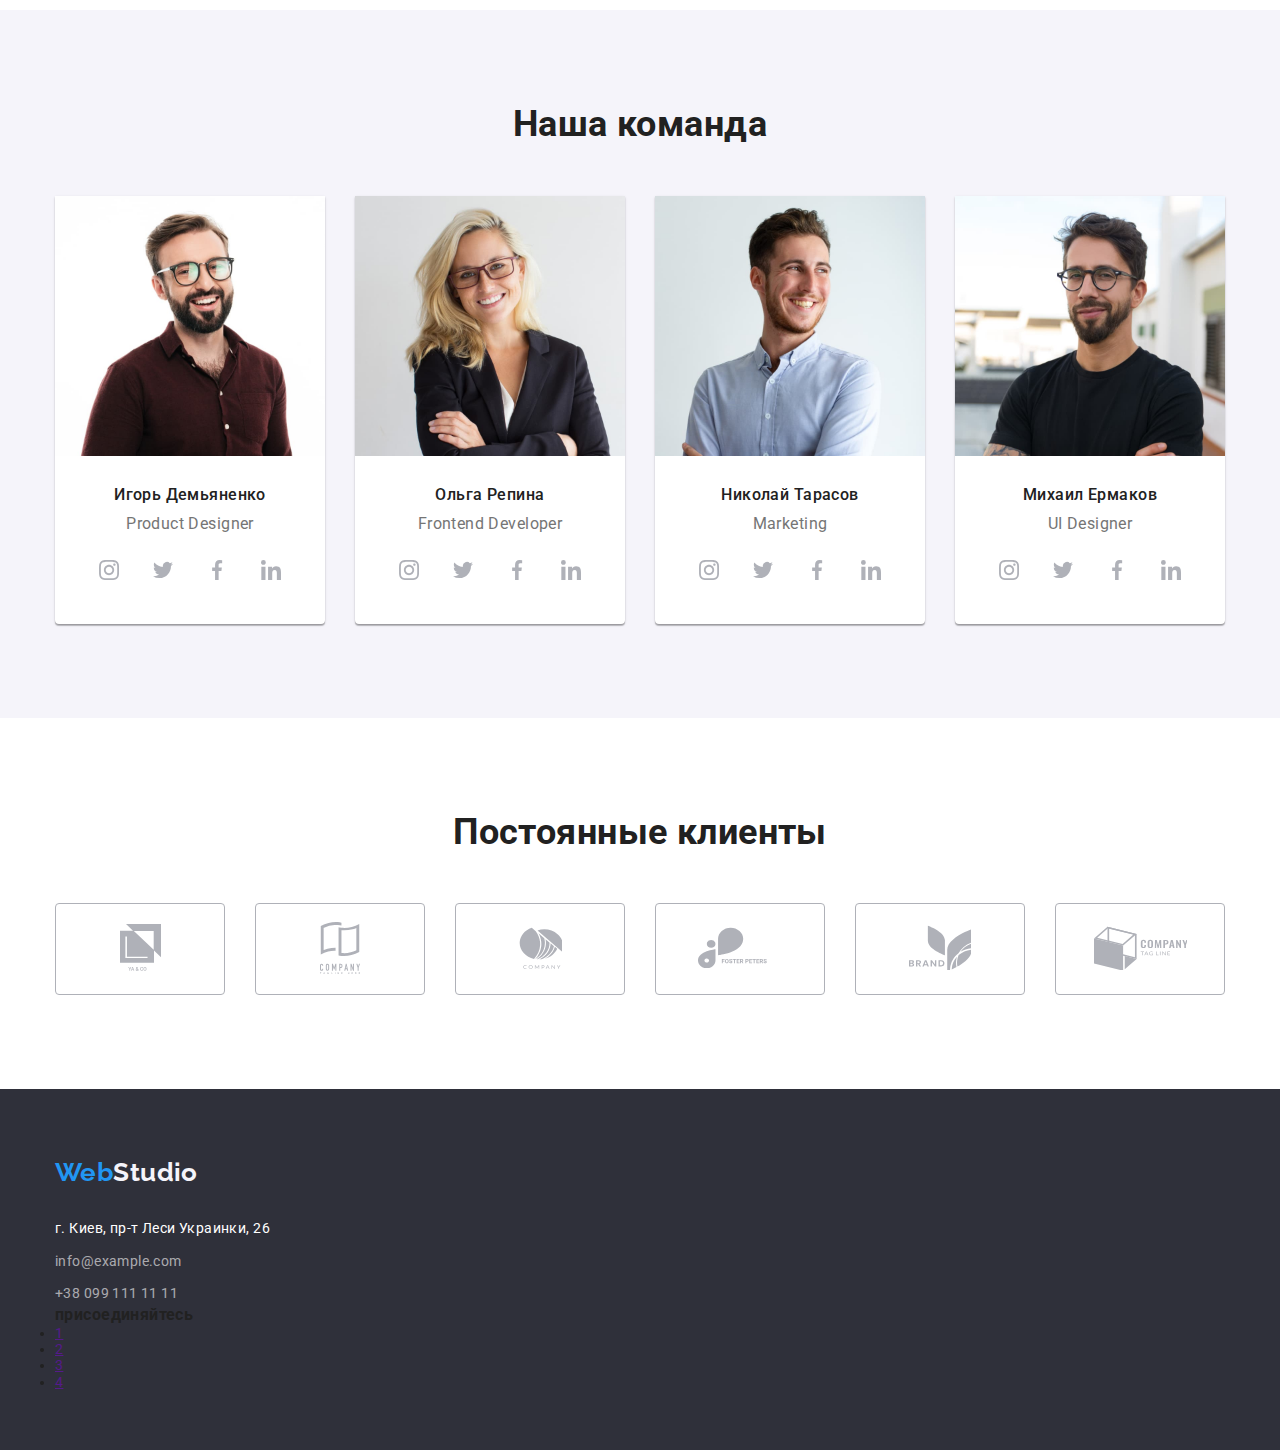
==== commit 1c80ef91: "commit" ====
--- a/index.html
+++ b/index.html
@@ -17,17 +17,43 @@
   <body>
     <header class="header">
       <div class="container">
-        <a class="header-logo link" href="./index.html">Web<span class="header-logo-s">Studio</span></a>
+        <a class="header-logo link" href="./index.html"
+          >Web<span class="header-logo-s">Studio</span></a
+        >
         <nav class="header-nav">
-            <ul class="header-menu list">
-                <li><a class="header-item link a current" href="./index.html">Студия</a></li>
-                <li><a class="header-item link a" href="./portfolio.html">Портфолио</a></li>
-                <li><a class="header-item link a" href="#">Контакти</a></li>
-            </ul>
+          <ul class="header-menu list">
+            <li>
+              <a class="header-item link a current" href="./index.html"
+                >Студия</a
+              >
+            </li>
+            <li>
+              <a class="header-item link a" href="./portfolio.html"
+                >Портфолио</a
+              >
+            </li>
+            <li>
+              <a class="header-item link a" href="#">Контакти</a>
+            </li>
+          </ul>
         </nav>
         <ul class="header-cont list">
-            <li><a class="header-mail link a" href="mailto:info@example.com">info@example.com</a></li>
-            <li><a class="header-tel link" href="tel:+380991111111">+38 099 111 11 11</a></li>
+          <li class="header-cont-item">
+            <svg class="svg-mail" width="16" height="12">
+              <use href="./images/envelope.svg#mail"></use>
+            </svg>
+            <a class="header-mail link a" href="mailto:info@example.com"
+              >info@example.com</a
+            >
+          </li>
+          <li class="header-cont-item">
+            <svg class="svg-tel" width="10" height="16">
+              <use href="./images/smartphone.svg#smart"></use>
+            </svg>
+            <a class="header-tel link a" href="tel:+380991111111"
+              >+38 099 111 11 11</a
+            >
+          </li>
         </ul>
       </div>
     </header>
@@ -43,6 +69,11 @@
           <h2 class="visually-hidden">Переваги</h2>
           <ul class="benefits-list list">
             <li class="benefits-item">
+              <div class="div-svg">
+                <svg class="svg" width="70" height="70">
+                  <use href="./images/antenna.svg#antenna"></use>
+                </svg>
+              </div>
               <h3 class="benefits-item-title">Внимание к деталям</h3>
               <p class="benefits-item-p">
                 Идейные соображения, а также начало повседневной работы по
@@ -50,6 +81,11 @@
               </p>
             </li>
             <li class="benefits-item">
+              <div class="div-svg">
+                <svg class="svg" width="76" height="78">
+                  <use href="./images/clock1.svg#clock"></use>
+                </svg>
+              </div>
               <h3 class="benefits-item-title">Пунктуальность</h3>
               <p class="benefits-item-p">
                 Задача организации, в особенности же рамки и место обучения
@@ -57,6 +93,11 @@
               </p>
             </li>
             <li class="benefits-item">
+              <div class="div-svg">
+                <svg class="svg" width="70" height="70">
+                  <use href="./images/diagram.svg#diagram"></use>
+                </svg>
+              </div>
               <h3 class="benefits-item-title">Планирование</h3>
               <p class="benefits-item-p">
                 Равным образом консультация с широким активом в значительной
@@ -64,6 +105,11 @@
               </p>
             </li>
             <li class="benefits-item">
+              <div class="div-svg">
+                <svg class="svg" width="70" height="70">
+                  <use href="./images/astronaut.svg#astronaut"></use>
+                </svg>
+              </div>
               <h3 class="benefits-item-title">Современные технологии</h3>
               <p class="benefits-item-p">
                 Значимость этих проблем настолько очевидна, что реализация
@@ -81,7 +127,11 @@
               <img src="./images/image1.jpg" alt="ноутбук" width="370" />
             </li>
             <li class="work-item">
-              <img src="./images/image2.jpg" alt="ще один ноутбук" width="370"/>
+              <img
+                src="./images/image2.jpg"
+                alt="ще один ноутбук"
+                width="370"
+              />
             </li>
             <li class="work-item">
               <img src="./images/image3.jpg" alt="планшет" width="370" />
@@ -94,44 +144,219 @@
           <h2 class="team-title">Наша команда</h2>
           <ul class="team-list list">
             <li class="team-list-item">
-              <img src="./images/image4.jpg" alt="Игорь Демьяненко" width="270"/>
+              <img
+                src="./images/image4.jpg"
+                alt="Игорь Демьяненко"
+                width="270"/>
               <div class="team-list-div">
                 <h3 class="team-list-title">Игорь Демьяненко</h3>
                 <p class="team-list-text">Product Designer</p>
+                <ul class="team-social list">
+                  <li class="team-social-item">
+                    <a class="team-social-link" href="">
+                      <svg class="team-svg" width="20" height="20">
+                        <use href="./images/instagram.svg#instagram"></use>
+                      </svg>
+                    </a>
+                  </li>
+                  <li class="team-social-item">
+                    <a class="team-social-link" href="">
+                      <svg class="team-svg" width="20" height="20">
+                        <use href="./images/twitter.svg#twitter"></use>
+                      </svg>
+                    </a>
+                  </li>
+                  <li class="team-social-item">
+                    <a class="team-social-link" href="">
+                      <svg class="team-svg" width="20" height="20">
+                        <use href="./images/facebook.svg#facebook"></use>
+                      </svg>
+                    </a>
+                  </li>
+                  <li class="team-social-item">
+                    <a class="team-social-link" href="">
+                      <svg class="team-svg" width="20" height="20">
+                        <use href="./images/linkedin.svg#linkedin"></use>
+                      </svg>
+                    </a>
+                  </li>
+                </ul>
               </div>
             </li>
             <li class="team-list-item">
-              <img src="./images/image5.jpg" alt="Ольга Репина" width="270"/>
+              <img src="./images/image5.jpg" alt="Ольга Репина" width="270" />
               <div class="team-list-div">
                 <h3 class="team-list-title">Ольга Репина</h3>
                 <p class="team-list-text">Frontend Developer</p>
-            </div>
+                <ul class="team-social list">
+                  <li class="team-social-item">
+                    <a class="team-social-link" href="">
+                      <svg class="team-svg" width="20" height="20">
+                        <use href="./images/instagram.svg#instagram"></use>
+                      </svg>
+                    </a>
+                  </li>
+                  <li class="team-social-item">
+                    <a class="team-social-link" href="">
+                      <svg class="team-svg" width="20" height="20">
+                        <use href="./images/twitter.svg#twitter"></use>
+                      </svg>
+                    </a>
+                  </li>
+                  <li class="team-social-item">
+                    <a class="team-social-link" href="">
+                      <svg class="team-svg" width="20" height="20">
+                        <use href="./images/facebook.svg#facebook"></use>
+                      </svg>
+                    </a>
+                  </li>
+                  <li class="team-social-item">
+                    <a class="team-social-link" href="">
+                      <svg class="team-svg" width="20" height="20">
+                        <use href="./images/linkedin.svg#linkedin"></use>
+                      </svg>
+                    </a>
+                  </li>
+                </ul>
+              </div>
             </li>
             <li class="team-list-item">
-              <img src="./images/image6.jpg" alt="Николай Тарасов" width="270"/>
+              <img
+                src="./images/image6.jpg"
+                alt="Николай Тарасов"
+                width="270"
+              />
               <div class="team-list-div">
                 <h3 class="team-list-title">Николай Тарасов</h3>
                 <p class="team-list-text">Marketing</p>
-            </div>
+                <ul class="team-social list">
+                  <li class="team-social-item">
+                    <a class="team-social-link" href="">
+                      <svg class="team-svg" width="20" height="20">
+                        <use href="./images/instagram.svg#instagram"></use>
+                      </svg>
+                    </a>
+                  </li>
+                  <li class="team-social-item">
+                    <a class="team-social-link" href="">
+                      <svg class="team-svg" width="20" height="20">
+                        <use href="./images/twitter.svg#twitter"></use>
+                      </svg>
+                    </a>
+                  </li>
+                  <li class="team-social-item">
+                    <a class="team-social-link" href="">
+                      <svg class="team-svg" width="20" height="20">
+                        <use href="./images/facebook.svg#facebook"></use>
+                      </svg>
+                    </a>
+                  </li>
+                  <li class="team-social-item">
+                    <a class="team-social-link" href="">
+                      <svg class="team-svg" width="20" height="20">
+                        <use href="./images/linkedin.svg#linkedin"></use>
+                      </svg>
+                    </a>
+                  </li>
+                </ul>
+              </div>
             </li>
             <li class="team-list-item">
-              <img src="./images/image7.jpg" alt="Михаил Ермаков" width="270"/>
+              <img src="./images/image7.jpg" alt="Михаил Ермаков" width="270" />
               <div class="team-list-div">
                 <h3 class="team-list-title">Михаил Ермаков</h3>
                 <p class="team-list-text">UI Designer</p>
-            </div>
+                <ul class="team-social list">
+                  <li class="team-social-item">
+                    <a class="team-social-link" href="">
+                      <svg class="team-svg" width="20" height="20">
+                        <use href="./images/instagram.svg#instagram"></use>
+                      </svg>
+                    </a>
+                  </li>
+                  <li class="team-social-item">
+                    <a class="team-social-link" href="">
+                      <svg class="team-svg" width="20" height="20">
+                        <use href="./images/twitter.svg#twitter"></use>
+                      </svg>
+                    </a>
+                  </li>
+                  <li class="team-social-item">
+                    <a class="team-social-link" href="">
+                      <svg class="team-svg" width="20" height="20">
+                        <use href="./images/facebook.svg#facebook"></use>
+                      </svg>
+                    </a>
+                  </li>
+                  <li class="team-social-item">
+                    <a class="team-social-link" href="">
+                      <svg class="team-svg" width="20" height="20">
+                        <use href="./images/linkedin.svg#linkedin"></use>
+                      </svg>
+                    </a>
+                  </li>
+                </ul>
+              </div>
             </li>
           </ul>
         </div>
+      </section>
+      <section class="hero">
+        <div class="contaiter">
+        <h2 class="clients-title">Постоянные клиенты</h2>
+        <ul class="client-list list">
+          <li class="clients-item">
+            <a href=""> 
+              <svg class="clients-svg" width="41" height="47">
+              <use href="./images/ya&go.svg#ya"></use>
+            </svg></a>
+          </li>
+          <li class="clients-item">
+            <a href="">
+              <svg class="clients-svg" width="40" height="52">
+                <use href="./images/company.svg#company"></use>
+              </svg>
+            </a>
+          </li>
+          <li class="clients-item">
+            <a href="">
+              <svg class="clients-svg" width="43" height="42">
+                <use href="./images/company2.svg#company2"></use>
+              </svg>
+            </a>
+          </li>
+          <li class="clients-item">
+            <a href="">
+              <svg class="clients-svg" width="84" height="41">
+                <use href="./images/foster.svg#foster"></use>
+              </svg>
+            </a>
+          </li>
+          <li class="clients-item">
+            <a href="">
+              <svg class="clients-svg" width="62" height="45">
+                <use href="./images/brand.svg#brand"></use>
+              </svg>
+            </a>
+          </li>
+          <li class="clients-item">
+            <a href="">
+              <svg class="clients-svg" width="93" height="44">
+                <use href="./images/tag.svg#tag"></use>
+              </svg>
+            </a>
+          </li>
+        </ul>
+      </div>
       </section>
     </main>
     <footer class="footer">
-      <div class="container">
+      <div class="container footer-sec">
         <a class="footer-logo link" href="#">Web<span class="footer-logo-s">Studio</span></a>
         <address class="address">
           <ul class="address-list list">
             <li class="address-item">
-                <p class="address-real">г. Киев, пр-т Леси Украинки, 26</p>
+              <p class="address-real">г. Киев, пр-т Леси Украинки, 26</p>
             </li>
             <li class="address-item">
               <a class="address-mail link" href="mailto:info@example.com">info@example.com</a>
@@ -141,6 +366,15 @@
             </li>
           </ul>
         </address>
+          <div class="footter-div">
+            <h3 class="footer-title">присоединяйтесь</h3>
+            <ul class="footer-list">
+              <li><a href="">1</a></li>
+              <li><a href="">2</a></li>
+              <li><a href="">3</a></li>
+              <li><a href="">4</a></li>
+            </ul>
+          </div>
       </div>
     </footer>
   </body>
--- a/css/styles.css
+++ b/css/styles.css
@@ -76,7 +76,7 @@
 /* Header */
 
 .header {
-  padding: 24px 0 25px 0;
+  /* padding: 24px 0 25px 0; */
   border-bottom: 1px solid #ececec;
 }
 
@@ -97,6 +97,7 @@
   line-height: 1.19;
   letter-spacing: 0.03em;
   color: var(--hover-color);
+  padding: 24px 0px 25px 0;
 }
 
 .header-logo-s {
@@ -117,7 +118,8 @@
   font-weight: 500;
   line-height: 1.14;
   letter-spacing: 0.02em;
-  padding: 0 50px 0 0;
+  padding: 32px 0 32px 0;
+  margin-right: 50px;
 }
 
 .header-item:hover,
@@ -130,11 +132,31 @@
   line-height: 1.14;
   letter-spacing: 0.02em;
   color: var(--address-color);
-  padding-right: 50px;
-}
-
-.header-mail:hover,
-.header-mail:focus {
+  padding: 32px 0 32px 0;
+  margin-right: 50px;
+}
+
+.svg-mail {
+  margin-right: 10px;
+  fill: #757575;
+}
+
+.svg-tel {
+  margin-right: 10px;
+  fill: #757575;
+}
+
+.header-cont-item {
+  display: flex;
+  align-items: center;
+  justify-content: center;
+}
+
+.header-cont-item:hover .svg-mail {
+  fill: var(--hover-color);
+}
+
+.header-cont-item:hover .header-mail {
   color: var(--hover-color);
 }
 
@@ -143,6 +165,7 @@
   line-height: 1.14;
   letter-spacing: 0.02em;
   color: var(--address-color);
+  padding: 24px 0 25px 0;
 }
 
 .header-cont {
@@ -159,9 +182,17 @@
 }
 
 .hero-sec {
-  background-color: var(--main-background-color);
   padding: 200px 0px 200px 0px;
   text-align: center;
+  background-image: linear-gradient(
+      to right,
+      rgba(47, 48, 58, 0.4),
+      rgba(47, 48, 58, 0.4)
+    ),
+    url("../images/ImgOverlay.jpg");
+  background-position: center;
+  background-size: 1600px 600px;
+  background-repeat: no-repeat;
 }
 
 .hero-three {
@@ -205,10 +236,6 @@
 
 /* benefits */
 
-.benefits {
-  padding: 94px 0;
-}
-
 .benefits-item {
   margin-bottom: 10px;
   margin-right: var(--typical-margin);
@@ -219,6 +246,19 @@
   display: flex;
 }
 
+.div-svg {
+  background-color: #f5f4fa;
+  display: flex;
+  justify-content: center;
+  height: 120px;
+  margin-bottom: 30px;
+}
+
+.svg {
+  margin-top: 25px;
+  margin-bottom: 25px;
+}
+
 .benefits-item-title {
   color: var(--general-color);
   font-weight: 700;
@@ -260,7 +300,6 @@
 
 .team {
   background: var(--background-color);
-  padding-bottom: 0;
 }
 
 .team-title {
@@ -276,7 +315,7 @@
 }
 
 .team-list-div {
-  padding-bottom: 30px;
+  padding: 30px 0 30px 0;
 }
 
 .team-list-item {
@@ -285,7 +324,6 @@
   box-shadow: 0px 1px 3px rgba(0, 0, 0, 0.12), 0px 1px 1px rgba(0, 0, 0, 0.14),
     0px 2px 1px rgba(0, 0, 0, 0.2);
   border-radius: 0px 0px 4px 4px;
-  margin-bottom: 94px;
   margin-right: var(--typical-margin);
 }
 
@@ -298,7 +336,7 @@
   font-size: 16px;
   line-height: 1.18;
   color: var(--general-color);
-  margin: 30px 0 10px 0;
+  margin-bottom: 10px;
   text-align: center;
 }
 
@@ -310,6 +348,83 @@
   text-align: center;
 }
 
+.team-social {
+  display: flex;
+  justify-content: center;
+  margin-top: 16px;
+}
+
+.team-social-item {
+  width: 44px;
+  height: 44px;
+  background-color: var(--work-color);
+  border-radius: 50%;
+  display: flex;
+  align-items: center;
+  justify-content: center;
+}
+
+.team-social-item + .team-social-item {
+  margin-left: 10px;
+}
+
+.team-svg {
+  fill: #afb1b8;
+}
+
+.team-social-item:hover,
+.team-social-item:focus {
+  background-color: var(--hover-color);
+}
+
+.team-social-link:focus {
+  background-color: var(--hover-color);
+}
+
+.team-social-item:hover .team-svg,
+.team-social-item:focus .team-svg {
+  fill: var(--work-color);
+}
+
+/* Clients */
+
+.clients-title {
+  font-weight: 700;
+  font-size: 36px;
+  line-height: 1.16;
+  margin-bottom: 50px;
+  text-align: center;
+}
+
+.client-list {
+  display: flex;
+  justify-content: center;
+}
+
+.clients-item {
+  width: 170px;
+  height: 92px;
+  border: 1px solid #AFB1B8;
+  box-sizing: border-box;
+  border-radius: 4px;
+  display: flex;
+  justify-content: center;
+  align-items: center;
+}
+
+.clients-item + .clients-item {
+  margin-left: 30px;
+}
+
+.clients-svg {
+  fill: #afb1b8;
+}
+
+.clients-item:hover .clients-svg, .clients-item:hover {
+  fill: var(--hover-color);
+  border-color: var(--hover-color)
+}
+
 /* Footer */
 
 .footer {
@@ -323,18 +438,28 @@
   font-size: 26px;
   line-height: 1.82;
   color: var(--hover-color);
+
 }
 
 .footer-logo-s {
   color: var(--background-color);
 }
 
+.footer-div {
+  display: flex;
+  align-items: center;
+}
+
 .address {
   margin-top: 20px;
 }
 
 .address-item {
   margin-bottom: 9px;
+}
+
+.address-item:last-child {
+  margin-bottom: 0;
 }
 
 .address-real {
@@ -360,7 +485,7 @@
 .main-btn-list {
   display: flex;
   justify-content: center;
-
+  margin-bottom: 50px;
 }
 
 .main-btn {
@@ -368,13 +493,12 @@
   font-style: normal;
   font-weight: 500;
   font-size: 16px;
-  line-height: 1.8;
+  line-height: 1.6;
   text-align: center;
   background: var(--background-color);
   cursor: pointer;
   padding: 6px 22px;
   border-radius: 4px;
-
   border-color: transparent;
 }
 
@@ -383,8 +507,6 @@
 }
 
 .main-btn-item {
-  padding-top: 94px;
-  padding-bottom: 34px;
   margin-right: 8px;
 }
 
@@ -397,10 +519,6 @@
 .main-btn:focus {
   background-color: var(--hover-color);
   color: var(--background-color);
-}
-
-.port-sec{
-  margin-bottom: 94px;
 }
 
 .port-list {
@@ -419,7 +537,10 @@
   padding-left: 24px;
   padding-bottom: 20px;
   border: 1px solid #eeeeee;
-  border-top: 0;
+  border-left: 1px solid #eeeeee;
+  border-right: 1px solid #eeeeee;
+  border-bottom: 1px solid #eeeeee;
+  border-top: none;
 }
 
 .port-item {
@@ -441,3 +562,4 @@
   font-size: 16px;
   line-height: 1.87;
   color: var(--address-color);
+}
